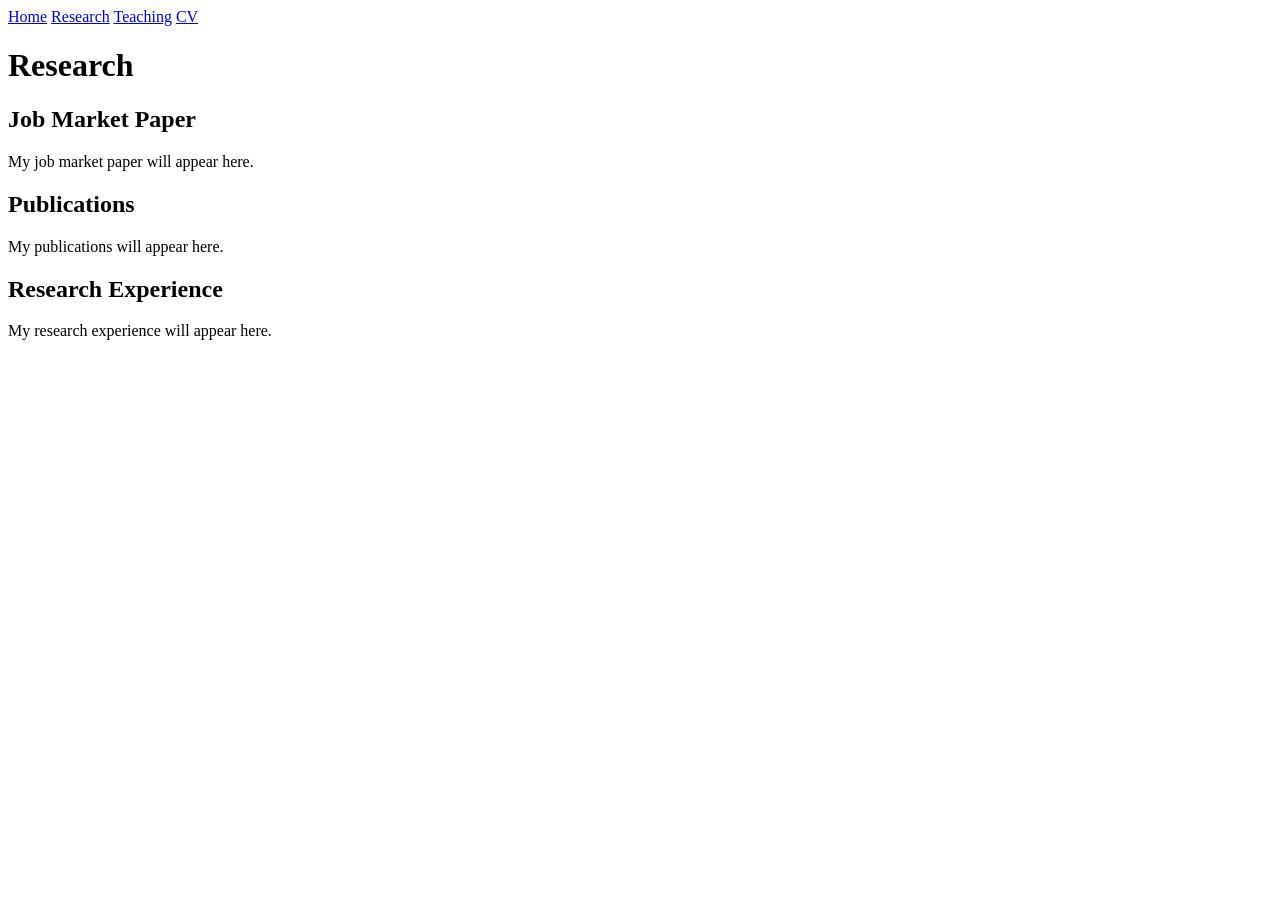
==== research.html @ 63c5078a "Create research.html" ====
<!DOCTYPE html>
<html lang="en">
<head>
  <meta charset="UTF-8">
  <meta name="viewport"
        content="width=device-width, initial-scale=1">
  <title>Research | Tao Lu</title>
</head>
<body>
  <nav>
    <a href="index.html">Home</a>
    <a href="research.html">Research</a>
    <a href="teaching.html">Teaching</a>
    <a href="files/Tao_Lu_CV.pdf">CV</a>
  </nav>

  <h1>Research</h1>

  <h2>Job Market Paper</h2>
  <p>My job market paper will appear here.</p>

  <h2>Publications</h2>
  <p>My publications will appear here.</p>

  <h2>Research Experience</h2>
  <p>My research experience will appear here.</p>
</body>
</html>
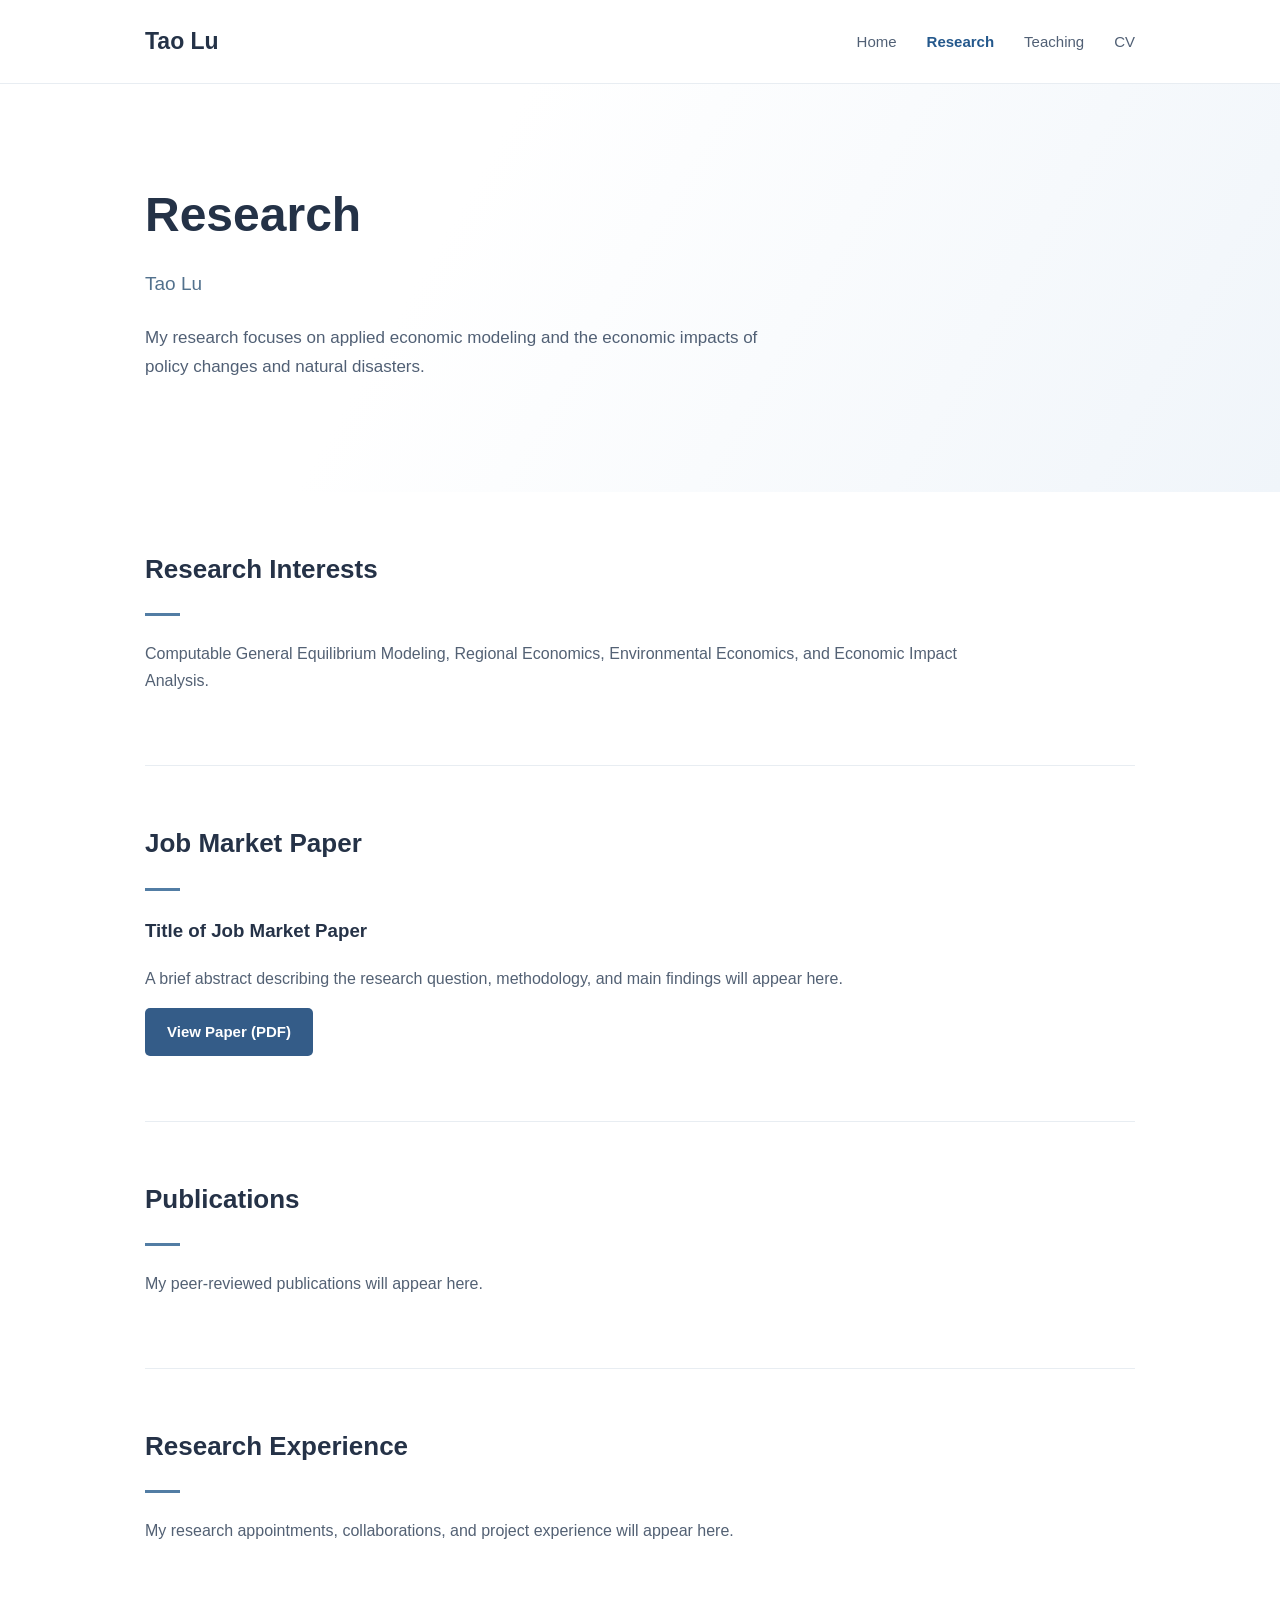
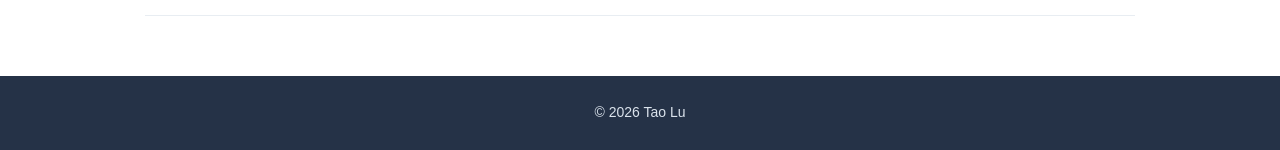
==== commit aee039ca: "Update research.html" ====
--- a/research.html
+++ b/research.html
@@ -6,24 +6,123 @@
   <meta name="viewport"
         content="width=device-width, initial-scale=1">
   <title>Research | Tao Lu</title>
+  <link rel="stylesheet" href="css/style.css">
 </head>
+
 <body>
-  <nav>
-    <a href="index.html">Home</a>
-    <a href="research.html">Research</a>
-    <a href="teaching.html">Teaching</a>
-    <a href="files/Tao_Lu_CV.pdf">CV</a>
-  </nav>
 
-  <h1>Research</h1>
+  <!-- Navigation -->
+  <header class="site-header">
+    <div class="nav-container">
 
-  <h2>Job Market Paper</h2>
-  <p>My job market paper will appear here.</p>
+      <a class="site-name" href="index.html">
+        Tao Lu
+      </a>
 
-  <h2>Publications</h2>
-  <p>My publications will appear here.</p>
+      <nav class="nav-links"
+           aria-label="Main navigation">
+        <a href="index.html">Home</a>
+        <a href="research.html" class="active"
+           aria-current="page">Research</a>
+        <a href="teaching.html">Teaching</a>
+        <a href="files/Tao_Lu_CV.pdf"
+           target="_blank"
+           rel="noopener noreferrer">CV</a>
+      </nav>
 
-  <h2>Research Experience</h2>
-  <p>My research experience will appear here.</p>
+    </div>
+  </header>
+
+  <!-- Introduction -->
+  <section class="hero">
+    <div class="container">
+
+      <h1>Research</h1>
+
+      <div class="subtitle">
+        Tao Lu
+      </div>
+
+      <p>
+        My research focuses on applied economic
+        modeling and the economic impacts of
+        policy changes and natural disasters.
+      </p>
+
+    </div>
+  </section>
+
+  <main class="container">
+
+    <!-- Research Interests -->
+    <section class="content-section">
+
+      <h2>Research Interests</h2>
+      <div class="section-accent"></div>
+
+      <p class="section-text">
+        Computable General Equilibrium Modeling,
+        Regional Economics, Environmental Economics,
+        and Economic Impact Analysis.
+      </p>
+
+    </section>
+
+    <!-- Job Market Paper -->
+    <section class="content-section">
+
+      <h2>Job Market Paper</h2>
+      <div class="section-accent"></div>
+
+      <h3>Title of Job Market Paper</h3>
+
+      <p class="section-text">
+        A brief abstract describing the research
+        question, methodology, and main findings
+        will appear here.
+      </p>
+
+      <a href="files/Tao_Lu_Job_Market_Paper.pdf"
+         class="button button-primary"
+         target="_blank"
+         rel="noopener noreferrer">
+        View Paper (PDF)
+      </a>
+
+    </section>
+
+    <!-- Publications -->
+    <section class="content-section">
+
+      <h2>Publications</h2>
+      <div class="section-accent"></div>
+
+      <p class="section-text">
+        My peer-reviewed publications
+        will appear here.
+      </p>
+
+    </section>
+
+    <!-- Research Experience -->
+    <section class="content-section">
+
+      <h2>Research Experience</h2>
+      <div class="section-accent"></div>
+
+      <p class="section-text">
+        My research appointments, collaborations,
+        and project experience will appear here.
+      </p>
+
+    </section>
+
+  </main>
+
+  <!-- Footer -->
+  <footer>
+    &copy; 2026 Tao Lu
+  </footer>
+
 </body>
 </html>
--- a/css/style.css
+++ b/css/style.css
@@ -0,0 +1,243 @@
+
+    /* General settings */
+    * {
+      box-sizing: border-box;
+    }
+
+    body {
+      margin: 0;
+      font-family: Arial, Helvetica, sans-serif;
+      color: #253247;
+      background-color: #ffffff;
+      line-height: 1.7;
+    }
+
+    a {
+      color: #345c88;
+      text-decoration: none;
+    }
+
+    a:hover {
+      text-decoration: underline;
+    }
+
+    /* Navigation */
+    .site-header {
+      border-bottom: 1px solid #e8edf2;
+      background-color: white;
+    }
+
+    .nav-container {
+      max-width: 1050px;
+      margin: 0 auto;
+      padding: 22px 30px;
+
+      display: flex;
+      justify-content: space-between;
+      align-items: center;
+      gap: 20px;
+    }
+
+    .site-name {
+      font-size: 23px;
+      font-weight: 700;
+      color: #243247;
+      text-decoration: none;
+    }
+
+    .nav-links {
+      display: flex;
+      gap: 30px;
+      align-items: center;
+      flex-wrap: wrap;
+    }
+
+    .nav-links a {
+      font-size: 15px;
+      color: #516075;
+      text-decoration: none;
+    }
+
+    .nav-links a:hover,
+    .nav-links a.active {
+      color: #24588c;
+    }
+
+    .nav-links a.active {
+      font-weight: 600;
+    }
+
+    /* Main content */
+    .container {
+      max-width: 1050px;
+      margin: 0 auto;
+      padding: 0 30px;
+    }
+
+    /* Introduction */
+    .hero {
+      padding: 90px 0 80px;
+      background: linear-gradient(
+        120deg,
+        #ffffff 35%,
+        #f0f5fa 100%
+      );
+    }
+
+    .hero h1 {
+      font-size: 48px;
+      font-weight: 700;
+      margin: 0 0 12px;
+      color: #243247;
+    }
+
+    .hero .subtitle {
+      font-size: 19px;
+      color: #52718d;
+      margin-bottom: 24px;
+    }
+
+    .hero p {
+      max-width: 650px;
+      font-size: 17px;
+      color: #516075;
+      margin-bottom: 30px;
+    }
+
+    /* Buttons */
+    .button {
+      display: inline-block;
+      padding: 11px 22px;
+      border-radius: 5px;
+      font-size: 15px;
+      font-weight: 600;
+      text-decoration: none;
+      margin-right: 12px;
+      margin-bottom: 10px;
+    }
+
+    .button-primary {
+      background-color: #345c88;
+      color: #ffffff;
+    }
+
+    .button-primary:hover {
+      background-color: #274768;
+      text-decoration: none;
+    }
+
+    .button-secondary {
+      border: 1px solid #b8c7d5;
+      color: #345c88;
+      background-color: white;
+    }
+
+    .button-secondary:hover {
+      background-color: #f1f5f9;
+      text-decoration: none;
+    }
+
+    /* Sections */
+    section.content-section {
+      padding: 55px 0;
+      border-bottom: 1px solid #e8edf2;
+    }
+
+    h2 {
+      font-size: 26px;
+      font-weight: 600;
+      margin-top: 0;
+      margin-bottom: 22px;
+    }
+
+    .section-accent {
+      width: 35px;
+      height: 3px;
+      background-color: #527da4;
+      margin-bottom: 24px;
+    }
+
+    .section-text {
+      max-width: 850px;
+      font-size: 16px;
+      color: #536174;
+    }
+
+    /* Research and teaching cards */
+    .card-grid {
+      display: grid;
+      grid-template-columns: repeat(2, 1fr);
+      gap: 25px;
+    }
+
+    .card {
+      padding: 28px;
+      border: 1px solid #e4eaf0;
+      border-radius: 8px;
+      background: #ffffff;
+      transition: box-shadow 0.2s;
+    }
+
+    .card:hover {
+      box-shadow: 0 5px 18px rgba(0, 0, 0, 0.06);
+    }
+
+    .card h3 {
+      margin-top: 0;
+      margin-bottom: 12px;
+      font-size: 20px;
+    }
+
+    .card p {
+      color: #627083;
+      font-size: 15px;
+    }
+
+    .card a {
+      font-weight: 600;
+    }
+
+    /* Contact */
+    .contact-links {
+      display: flex;
+      gap: 24px;
+      flex-wrap: wrap;
+    }
+
+    /* Footer */
+    footer {
+      margin-top: 60px;
+      background-color: #253247;
+      color: #dbe3ec;
+      text-align: center;
+      padding: 25px;
+      font-size: 14px;
+    }
+
+    /* Mobile */
+    @media (max-width: 700px) {
+      .nav-container {
+        flex-direction: column;
+        align-items: flex-start;
+      }
+
+      .nav-links {
+        gap: 18px;
+      }
+
+      .hero {
+        padding: 65px 0;
+      }
+
+      .hero h1 {
+        font-size: 38px;
+      }
+
+      .card-grid {
+        grid-template-columns: 1fr;
+      }
+
+      .container {
+        padding: 0 22px;
+      }
+    }
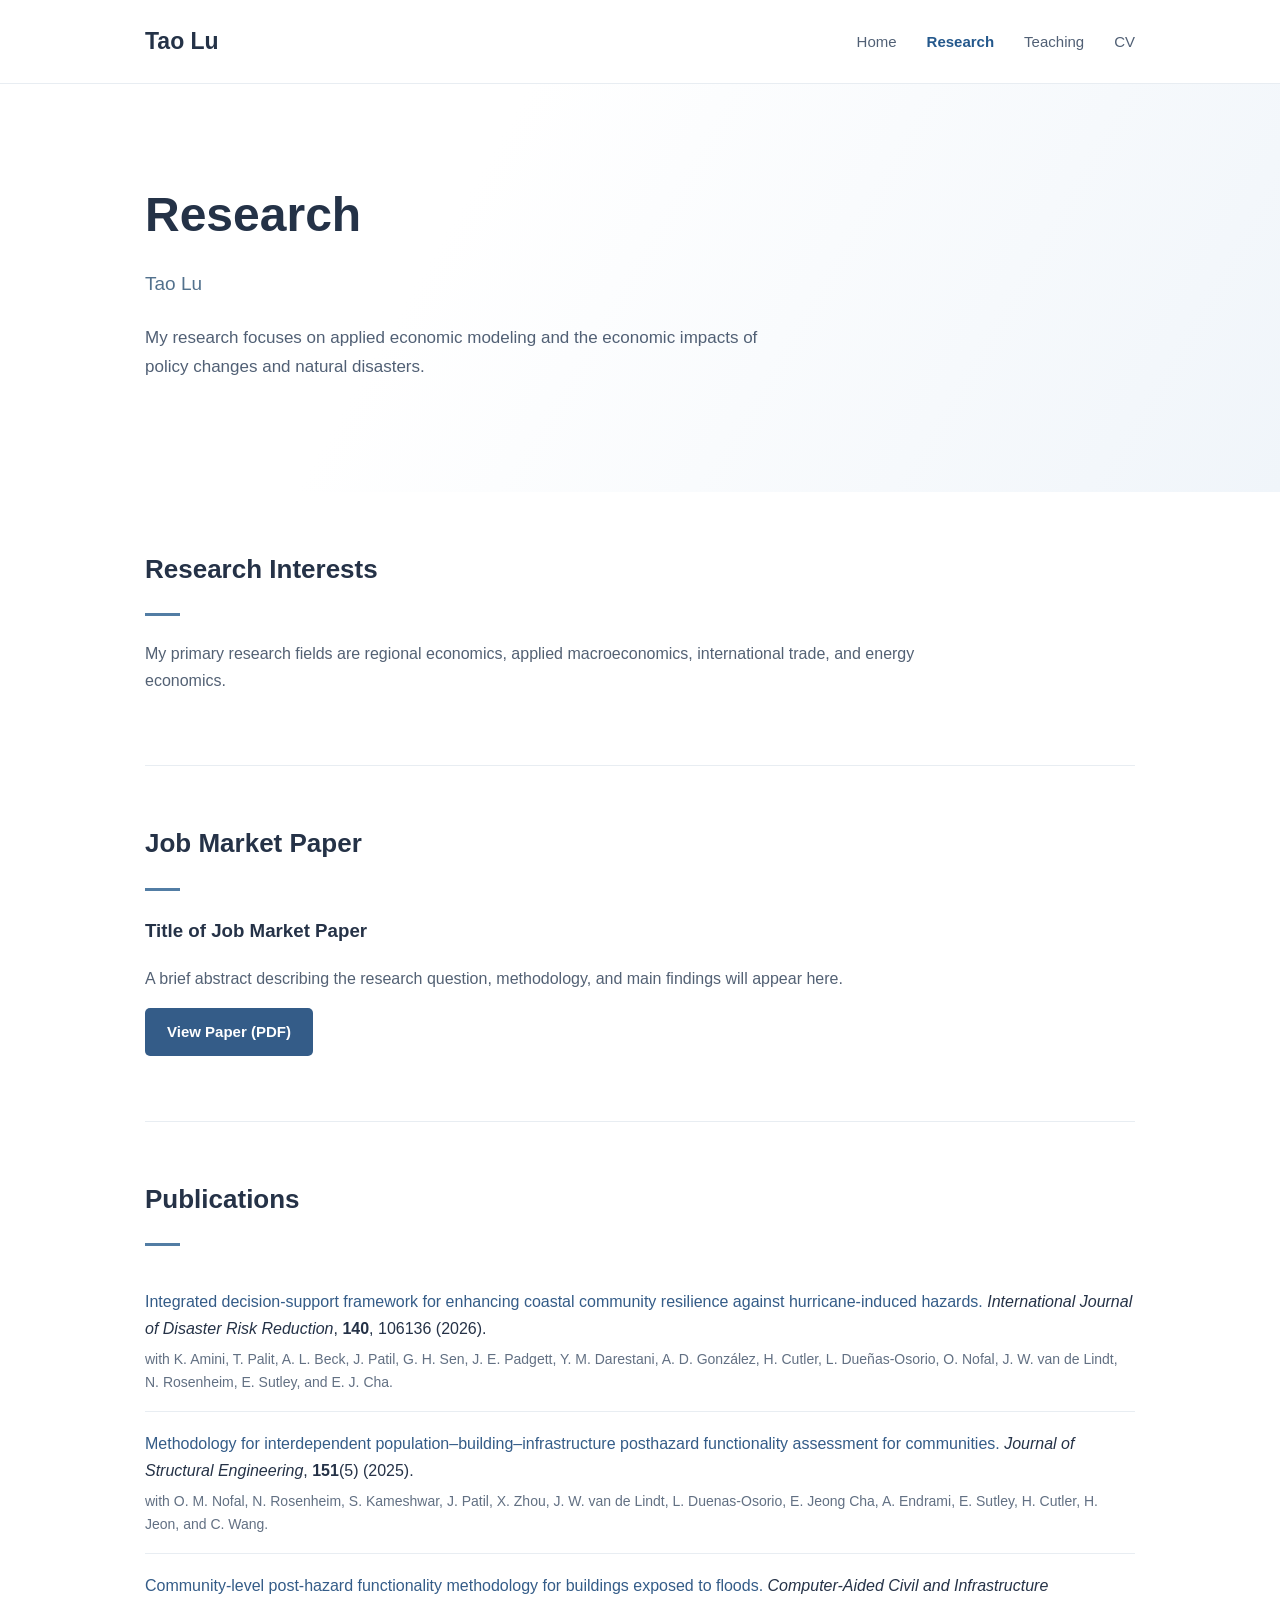
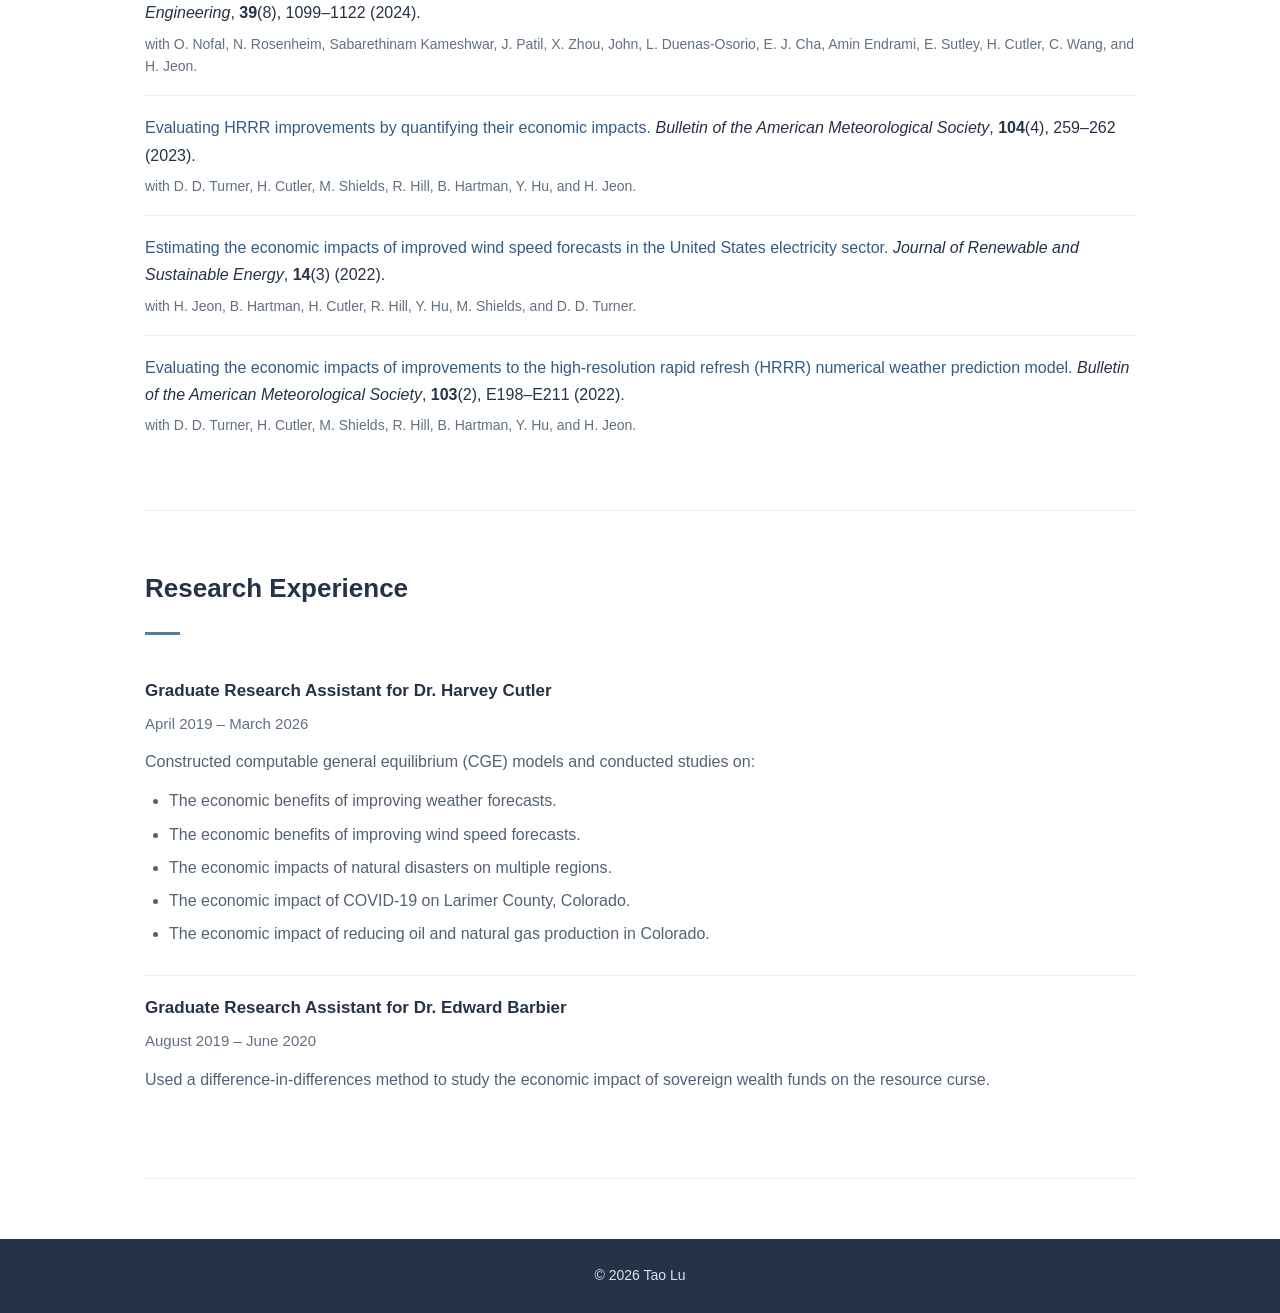
==== commit 6474a0db: "Update Personal Webiste" ====
--- a/research.html
+++ b/research.html
@@ -61,9 +61,9 @@
       <div class="section-accent"></div>
 
       <p class="section-text">
-        Computable General Equilibrium Modeling,
-        Regional Economics, Environmental Economics,
-        and Economic Impact Analysis.
+        My primary research fields are regional economics, 
+        applied macroeconomics, international trade, 
+        and energy economics.
       </p>
 
     </section>
@@ -91,31 +91,164 @@
 
     </section>
 
-    <!-- Publications -->
-    <section class="content-section">
-
-      <h2>Publications</h2>
-      <div class="section-accent"></div>
-
-      <p class="section-text">
-        My peer-reviewed publications
-        will appear here.
-      </p>
-
-    </section>
-
-    <!-- Research Experience -->
-    <section class="content-section">
-
-      <h2>Research Experience</h2>
-      <div class="section-accent"></div>
-
-      <p class="section-text">
-        My research appointments, collaborations,
-        and project experience will appear here.
-      </p>
-
-    </section>
+    
+<!-- Publications -->
+<section class="content-section">
+
+  <h2>Publications</h2>
+  <div class="section-accent"></div>
+
+  <div class="publication-list">
+
+    <div class="publication">
+      <p class="publication-title">
+        <a href="https://doi.org/10.1016/j.ijdrr.2026.106136"
+           target="_blank" rel="noopener noreferrer">
+          Integrated decision-support framework for enhancing coastal community resilience against hurricane-induced hazards.</a>
+        <em>International Journal of Disaster Risk Reduction</em>,
+        <strong>140</strong>, 106136 (2026).
+      </p>
+      <p class="publication-authors">
+        with K. Amini, T. Palit, A. L. Beck, J. Patil,
+        G. H. Sen, J. E. Padgett, Y. M. Darestani,
+        A. D. González, H. Cutler, L. Dueñas-Osorio,
+        O. Nofal, J. W. van de Lindt, N. Rosenheim,
+        E. Sutley, and E. J. Cha.
+      </p>
+    </div>
+
+    <div class="publication">
+      <p class="publication-title">
+        <a href="https://doi.org/10.1061/jsendh.steng-13222"
+           target="_blank" rel="noopener noreferrer">
+          Methodology for interdependent population–building–infrastructure posthazard functionality assessment for communities.</a>
+        <em>Journal of Structural Engineering</em>,
+        <strong>151</strong>(5) (2025).
+      </p>
+      <p class="publication-authors">
+        with O. M. Nofal, N. Rosenheim, S. Kameshwar,
+        J. Patil, X. Zhou, J. W. van de Lindt,
+        L. Duenas-Osorio, E. Jeong Cha, A. Endrami,
+        E. Sutley, H. Cutler, H. Jeon, and C. Wang.
+      </p>
+    </div>
+
+    <div class="publication">
+      <p class="publication-title">
+        <a href="https://doi.org/10.1111/mice.13135"
+           target="_blank" rel="noopener noreferrer">
+          Community-level post-hazard functionality methodology for buildings exposed to floods.</a>
+        <em>Computer-Aided Civil and Infrastructure Engineering</em>,
+        <strong>39</strong>(8), 1099–1122 (2024).
+      </p>
+      <p class="publication-authors">
+        with O. Nofal, N. Rosenheim,
+        Sabarethinam Kameshwar, J. Patil, X. Zhou,
+        John, L. Duenas-Osorio, E. J. Cha,
+        Amin Endrami, E. Sutley, H. Cutler,
+        C. Wang, and H. Jeon.
+      </p>
+    </div>
+
+    <div class="publication">
+      <p class="publication-title">
+        <a href="https://doi.org/10.1175/bams-d-20-0099.a"
+           target="_blank" rel="noopener noreferrer">
+          Evaluating HRRR improvements by quantifying their economic impacts.</a>
+        <em>Bulletin of the American Meteorological Society</em>,
+        <strong>104</strong>(4), 259–262 (2023).
+      </p>
+      <p class="publication-authors">
+        with D. D. Turner, H. Cutler, M. Shields,
+        R. Hill, B. Hartman, Y. Hu, and H. Jeon.
+      </p>
+    </div>
+
+    <div class="publication">
+      <p class="publication-title">
+        <a href="https://doi.org/10.1063/5.0081905"
+           target="_blank" rel="noopener noreferrer">
+          Estimating the economic impacts of improved wind speed forecasts in the United States electricity sector.</a>
+        <em>Journal of Renewable and Sustainable Energy</em>,
+        <strong>14</strong>(3) (2022).
+      </p>
+      <p class="publication-authors">
+        with H. Jeon, B. Hartman, H. Cutler,
+        R. Hill, Y. Hu, M. Shields, and D. D. Turner.
+      </p>
+    </div>
+
+    <div class="publication">
+      <p class="publication-title">
+        <a href="https://doi.org/10.1175/bams-d-20-0099.1"
+           target="_blank" rel="noopener noreferrer">
+          Evaluating the economic impacts of improvements to the high-resolution rapid refresh (HRRR) numerical weather prediction model.</a>
+        <em>Bulletin of the American Meteorological Society</em>,
+        <strong>103</strong>(2), E198–E211 (2022).
+      </p>
+      <p class="publication-authors">
+        with D. D. Turner, H. Cutler, M. Shields,
+        R. Hill, B. Hartman, Y. Hu, and H. Jeon.
+      </p>
+    </div>
+
+  </div>
+
+</section>
+
+
+    
+<!-- Research Experience -->
+<section class="content-section">
+
+  <h2>Research Experience</h2>
+  <div class="section-accent"></div>
+
+  <div class="research-experience-list">
+
+    <div class="research-experience">
+      <h3>Graduate Research Assistant for Dr. Harvey Cutler</h3>
+      <p class="research-date">April 2019 – March 2026</p>
+
+      <p>
+        Constructed computable general equilibrium (CGE)
+        models and conducted studies on:
+      </p>
+
+      <ul>
+        <li>
+          The economic benefits of improving weather forecasts.
+        </li>
+        <li>
+          The economic benefits of improving wind speed forecasts.
+        </li>
+        <li>
+          The economic impacts of natural disasters on multiple regions.
+        </li>
+        <li>
+          The economic impact of COVID-19 on Larimer County, Colorado.
+        </li>
+        <li>
+          The economic impact of reducing oil and natural gas
+          production in Colorado.
+        </li>
+      </ul>
+    </div>
+
+    <div class="research-experience">
+      <h3>Graduate Research Assistant for Dr. Edward Barbier</h3>
+      <p class="research-date">August 2019 – June 2020</p>
+
+      <p>
+        Used a difference-in-differences method to study
+        the economic impact of sovereign wealth funds
+        on the resource curse.
+      </p>
+    </div>
+
+  </div>
+
+</section>
 
   </main>
 
--- a/css/style.css
+++ b/css/style.css
@@ -241,3 +241,141 @@
         padding: 0 22px;
       }
     }
+
+
+/* Teaching affiliation */
+.teaching-affiliation {
+  margin-bottom: 20px;
+}
+
+.teaching-affiliation h3 {
+  font-size: 22px;
+  font-weight: 600;
+  color: #253247;
+  margin: 0 0 5px;
+}
+
+.teaching-affiliation p {
+  font-size: 16px;
+  color: #536174;
+  margin: 0;
+}
+
+/* Teaching course list */
+.course-list {
+  margin-top: 20px;
+  border-top: 1px solid #e8edf2;
+}
+
+.course {
+  padding: 18px 0;
+  border-bottom: 1px solid #e8edf2;
+}
+
+.course:last-child {
+  border-bottom: none;
+}
+
+.course h3 {
+  font-size: 17px;
+  font-weight: 600;
+  color: #253247;
+  margin: 0 0 5px;
+}
+
+.course p {
+  font-size: 15px;
+  color: #627083;
+  margin: 0;
+}
+
+/* Spacing between teaching institutions */
+.course-list + .teaching-affiliation {
+  margin-top: 40px;
+}
+
+
+/* Publications */
+.publication-list {
+  margin-top: 20px;
+}
+
+.publication {
+  padding: 18px 0;
+  border-bottom: 1px solid #e8edf2;
+}
+
+.publication:last-child {
+  border-bottom: none;
+}
+
+.publication-title {
+  font-size: 16px;
+  font-weight: 400;
+  color: #253247;
+  line-height: 1.7;
+  margin: 0 0 6px;
+}
+
+.publication-title a {
+  color: #345c88;
+  font-weight: 400;
+  text-decoration: none;
+}
+
+.publication-title a:hover {
+  text-decoration: underline;
+}
+
+.publication-authors {
+  font-size: 14px;
+  color: #627083;
+  line-height: 1.6;
+  margin: 0;
+}
+
+
+/* Research experience */
+.research-experience-list {
+  margin-top: 20px;
+}
+
+.research-experience {
+  padding: 18px 0;
+  border-bottom: 1px solid #e8edf2;
+}
+
+.research-experience:last-child {
+  border-bottom: none;
+}
+
+.research-experience h3 {
+  font-size: 17px;
+  font-weight: 600;
+  color: #253247;
+  margin: 0 0 5px;
+}
+
+.research-experience p {
+  font-size: 16px;
+  color: #536174;
+  margin: 12px 0;
+}
+
+.research-experience .research-date {
+  font-size: 15px;
+  color: #627083;
+  margin: 0 0 12px;
+}
+
+.research-experience ul {
+  padding-left: 24px;
+  margin: 10px 0;
+  color: #536174;
+  font-size: 16px;
+}
+
+.research-experience li {
+  margin-bottom: 6px;
+}
+
